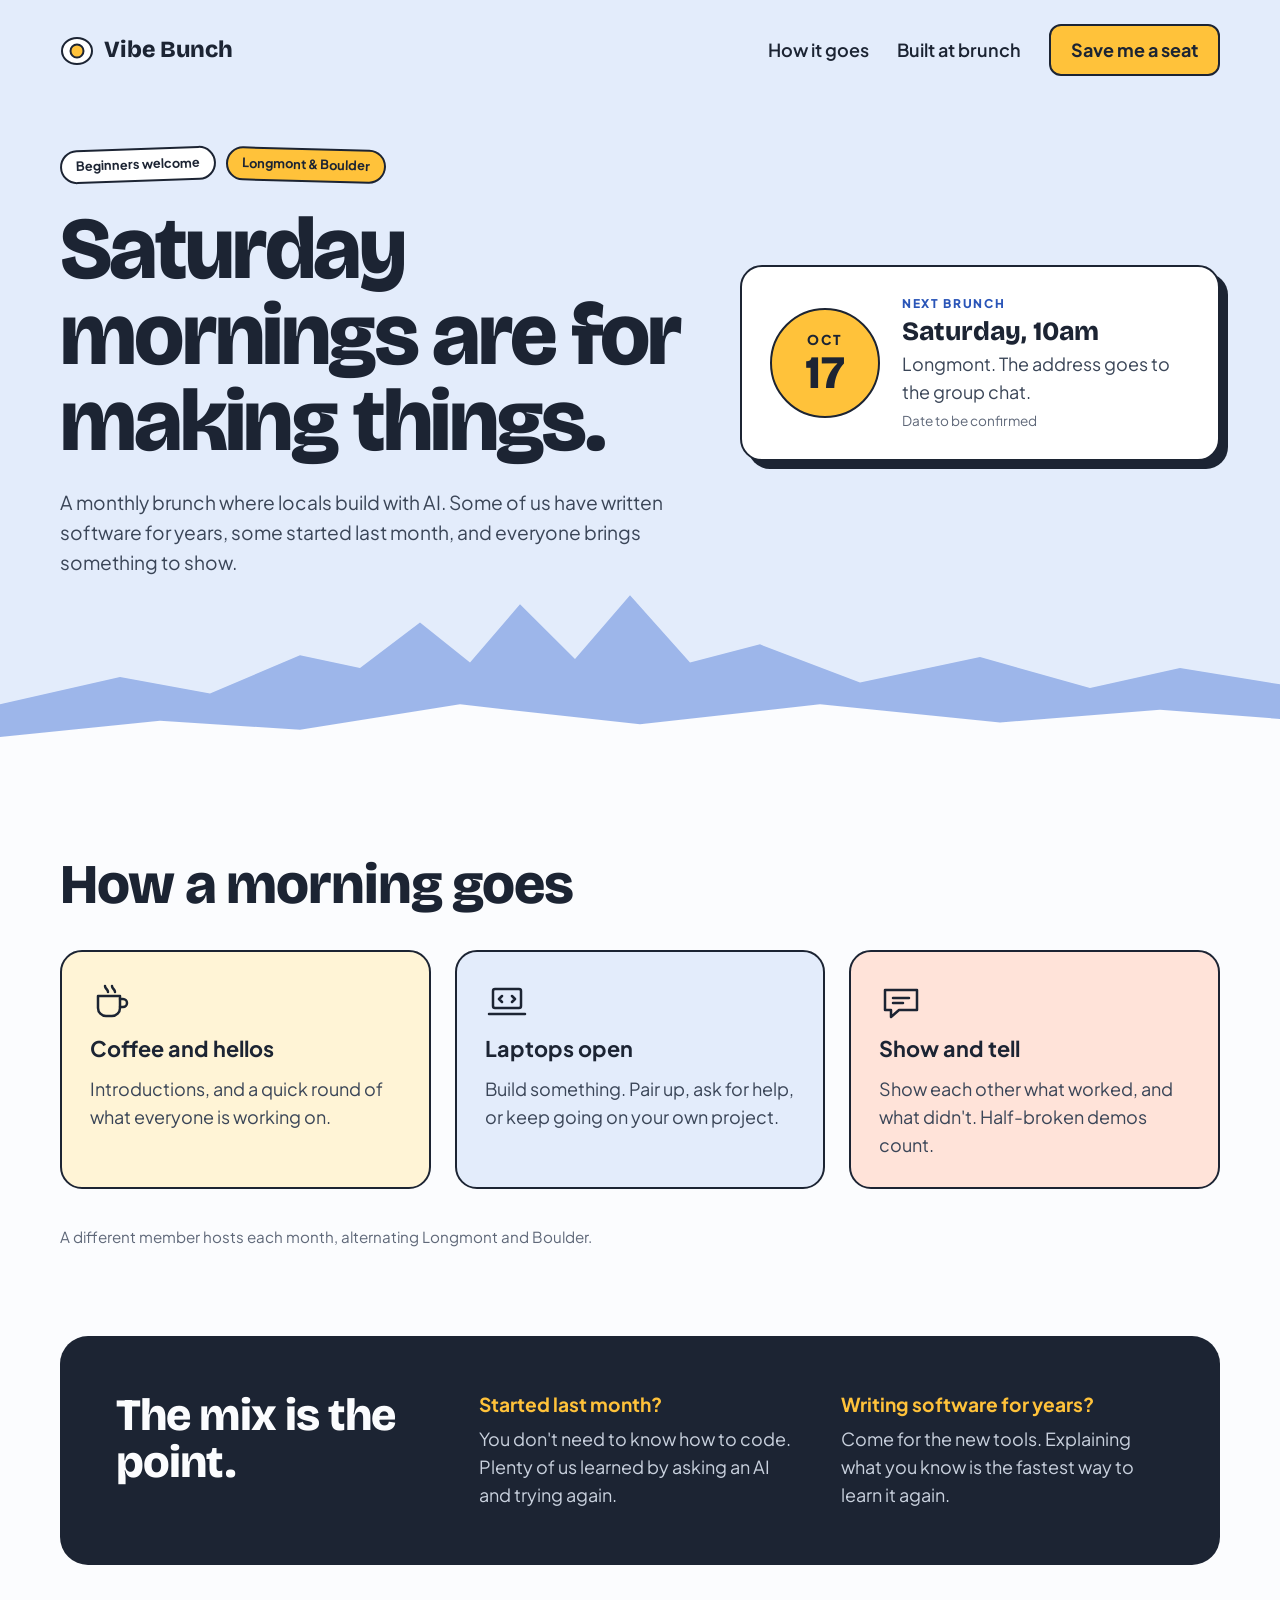
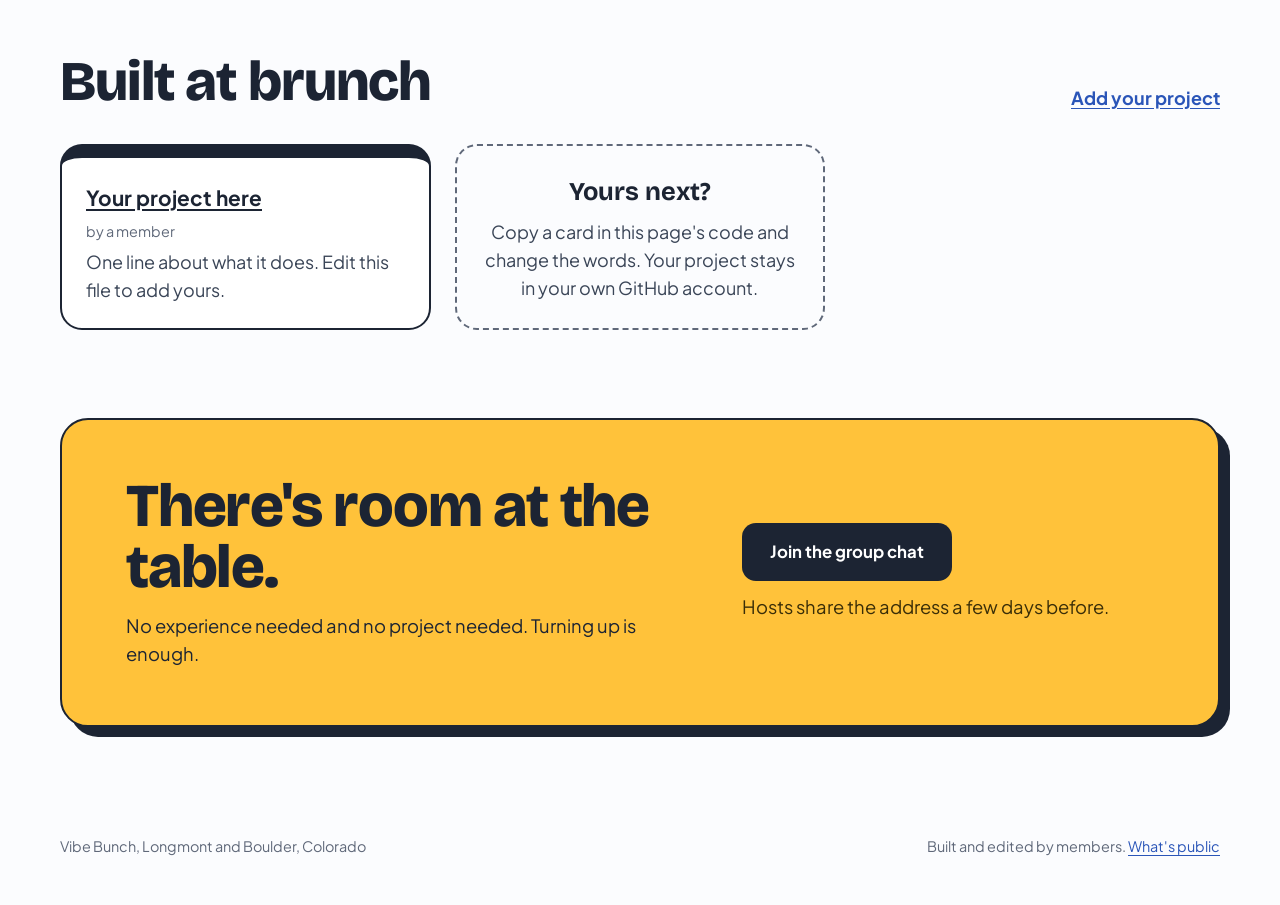
==== index.html @ c304dee4 "Merge pull request #3 from vibebunch/search-basics Help search engines and link previews find the si" ====
<!DOCTYPE html>
<html lang="en">
<head>
<meta charset="utf-8">
<meta name="viewport" content="width=device-width, initial-scale=1">

<title>Vibe Bunch | Saturday Vibe Coding Brunch in Longmont and Boulder, Colorado</title>
<meta name="description" content="A monthly Saturday brunch in Longmont and Boulder, Colorado, where locals build things with AI. Complete beginners and experienced developers both welcome.">

<link rel="canonical" href="https://vibebunch.com/">
<meta name="theme-color" content="#E3ECFB">
<link rel="icon" href="favicon.svg" type="image/svg+xml">
<link rel="apple-touch-icon" href="apple-touch-icon.png">

<!-- What shows up when someone shares a link to this page -->
<meta property="og:site_name" content="Vibe Bunch">
<meta property="og:title" content="Vibe Bunch | Saturday vibe coding brunch in Longmont and Boulder">
<meta property="og:description" content="A monthly Saturday brunch where locals build things with AI. Beginners welcome.">
<meta property="og:type" content="website">
<meta property="og:url" content="https://vibebunch.com/">
<meta property="og:locale" content="en_US">
<meta property="og:image" content="https://vibebunch.com/og-image.png">
<meta property="og:image:width" content="1200">
<meta property="og:image:height" content="630">
<meta property="og:image:alt" content="Vibe Bunch: Saturday brunch for people building things with AI, in Longmont and Boulder, Colorado.">
<meta name="twitter:card" content="summary_large_image">

<link rel="preconnect" href="https://fonts.googleapis.com">
<link rel="preconnect" href="https://fonts.gstatic.com" crossorigin>
<link rel="stylesheet" href="https://fonts.googleapis.com/css2?family=Bricolage+Grotesque:opsz,wght@12..96,600;12..96,800&family=Plus+Jakarta+Sans:wght@400;500;600;700&display=swap">
<link rel="stylesheet" href="style.css">
</head>
<body>

<div class="sky">
  <nav class="nav">
    <a class="logo" href="index.html">
      <svg width="34" height="34" viewBox="0 0 34 34" aria-hidden="true">
        <ellipse cx="17" cy="18" rx="15" ry="13" class="egg-white"/>
        <circle cx="17" cy="18" r="6.5" class="egg-yolk"/>
      </svg>
      Vibe Bunch
    </a>
    <div class="nav-links">
      <a href="#how">How it goes</a>
      <a href="#built">Built at brunch</a>
      <a class="button button-yolk" href="#join">Save me a seat</a>
    </div>
  </nav>

  <header class="hero">
    <div class="hero-text">
      <p class="stickers">
        <span class="sticker">Beginners welcome</span>
        <span class="sticker sticker-yolk">Longmont &amp; Boulder</span>
      </p>
      <h1>Saturday mornings are for making things.</h1>
      <p class="lede">
        A monthly brunch where locals build with AI. Some of us have written software for
        years, some started last month, and everyone brings something to show.
      </p>
    </div>

    <!-- TO CHANGE THE NEXT BRUNCH: edit the date, time and town below. Town only,
         never a street address. Exact directions go to members in the group chat.
         Also update the matching block at the bottom of this file for search engines. -->
    <div class="next">
      <time class="badge" datetime="2026-10-17">
        <span class="badge-month">Oct</span>
        <span class="badge-day">17</span>
      </time>
      <div class="next-text">
        <span class="kicker">Next brunch</span>
        <span class="next-when">Saturday, 10am</span>
        <span>Longmont. The address goes to the group chat.</span>
        <span class="small">Date to be confirmed</span>
      </div>
    </div>
  </header>

  <svg class="skyline" viewBox="0 0 1280 220" preserveAspectRatio="none" aria-hidden="true">
    <path class="mountains" d="M0 220 L0 150 L120 120 L210 138 L300 96 L360 110 L420 60 L470 104 L520 40 L575 100 L630 30 L690 104 L760 84 L860 126 L980 98 L1090 132 L1180 110 L1280 128 L1280 220 Z"/>
    <path class="ground" d="M0 220 L0 186 L160 168 L300 178 L460 150 L640 172 L820 150 L1000 170 L1160 156 L1280 166 L1280 220 Z"/>
  </svg>
</div>

<main>

<section id="how" class="how">
  <h2>How a morning goes</h2>
  <div class="steps">
    <div class="step step-cream">
      <svg width="44" height="44" viewBox="0 0 44 44" aria-hidden="true"><path d="M8 16h22v12a8 8 0 0 1-8 8h-6a8 8 0 0 1-8-8z"/><path d="M30 19h3a4 4 0 0 1 0 8h-3"/><path d="M15 6c0 3 3 3 3 6M22 6c0 3 3 3 3 6"/></svg>
      <h3>Coffee and hellos</h3>
      <p>Introductions, and a quick round of what everyone is working on.</p>
    </div>
    <div class="step step-sky">
      <svg width="44" height="44" viewBox="0 0 44 44" aria-hidden="true"><rect x="8" y="9" width="28" height="19" rx="2"/><path d="M4 34h36"/><path d="M17 16l-3 3 3 3M27 16l3 3-3 3"/></svg>
      <h3>Laptops open</h3>
      <p>Build something. Pair up, ask for help, or keep going on your own project.</p>
    </div>
    <div class="step step-peach">
      <svg width="44" height="44" viewBox="0 0 44 44" aria-hidden="true"><path d="M6 10h32v20H20l-8 7v-7H6z"/><path d="M14 18h16M14 23h10"/></svg>
      <h3>Show and tell</h3>
      <p>Show each other what worked, and what didn't. Half-broken demos count.</p>
    </div>
  </div>
  <p class="note">A different member hosts each month, alternating Longmont and Boulder.</p>
</section>

<section class="mix">
  <h2>The mix is the point.</h2>
  <div>
    <h3>Started last month?</h3>
    <p>You don't need to know how to code. Plenty of us learned by asking an AI and trying again.</p>
  </div>
  <div>
    <h3>Writing software for years?</h3>
    <p>Come for the new tools. Explaining what you know is the fastest way to learn it again.</p>
  </div>
</section>

<section id="built" class="built">
  <div class="section-head">
    <h2>Built at brunch</h2>
    <a href="https://github.com/vibebunch/website/edit/main/index.html">Add your project</a>
  </div>
  <!-- TO ADD YOUR PROJECT: copy one <li> block, change the link, name and one line.
       Your project stays in your own GitHub account. This just points at it. -->
  <ul class="projects">
    <li>
      <a href="#">Your project here</a>
      <span class="by">by a member</span>
      <p>One line about what it does. Edit this file to add yours.</p>
    </li>
    <li class="yours">
      <strong>Yours next?</strong>
      <p>Copy a card in this page's code and change the words. Your project stays in your own GitHub account.</p>
    </li>
  </ul>
</section>

<section id="join" class="join">
  <div>
    <h2>There's room at the table.</h2>
    <p>No experience needed and no project needed. Turning up is enough.</p>
  </div>
  <div class="join-action">
    <!-- JOIN LINK: replace the href below with the group chat invite link. -->
    <a class="button button-ink" href="#join">Join the group chat</a>
    <p class="small">Hosts share the address a few days before.</p>
  </div>
</section>

</main>

<footer class="site-footer">
  <span>Vibe Bunch, Longmont and Boulder, Colorado</span>
  <span>Built and edited by members. <a href="whats-public.html">What's public</a></span>
</footer>

<!-- Search engines read this to understand who we are. Rarely needs changing. -->
<script type="application/ld+json">
{
  "@context": "https://schema.org",
  "@graph": [
    {
      "@type": "Organization",
      "@id": "https://vibebunch.com/#org",
      "name": "Vibe Bunch",
      "url": "https://vibebunch.com/",
      "logo": "https://vibebunch.com/apple-touch-icon.png",
      "description": "A vibe coding group in Longmont and Boulder, Colorado, meeting for brunch one Saturday a month to build things with AI.",
      "areaServed": ["Longmont, Colorado", "Boulder, Colorado"],
      "sameAs": ["https://github.com/vibebunch"]
    },
    {
      "@type": "WebSite",
      "@id": "https://vibebunch.com/#website",
      "name": "Vibe Bunch",
      "url": "https://vibebunch.com/",
      "publisher": { "@id": "https://vibebunch.com/#org" }
    }
  ]
}
</script>

<!-- Search engines read this to show the meeting in event results. Google handles one
     event per block, so add a separate block for each date. Town only, never a street
     address. -->
<script type="application/ld+json">
{
  "@context": "https://schema.org",
  "@type": "Event",
  "name": "Vibe Bunch vibe coding brunch",
  "description": "A monthly Saturday brunch in Longmont and Boulder, Colorado, where locals build things with AI. Beginners and experienced developers both welcome.",
  "image": "https://vibebunch.com/og-image.png",
  "startDate": "2026-10-17T10:00:00-06:00",
  "endDate": "2026-10-17T12:00:00-06:00",
  "isAccessibleForFree": true,
  "offers": {
    "@type": "Offer",
    "price": "0",
    "priceCurrency": "USD",
    "availability": "https://schema.org/InStock",
    "url": "https://vibebunch.com/"
  },
  "eventAttendanceMode": "https://schema.org/OfflineEventAttendanceMode",
  "eventStatus": "https://schema.org/EventScheduled",
  "location": {
    "@type": "Place",
    "name": "Longmont, Colorado",
    "address": {
      "@type": "PostalAddress",
      "addressLocality": "Longmont",
      "addressRegion": "CO",
      "addressCountry": "US"
    }
  },
  "organizer": {
    "@type": "Organization",
    "@id": "https://vibebunch.com/#org",
    "name": "Vibe Bunch",
    "url": "https://vibebunch.com/"
  }
}
</script>

</body>
</html>
---- style.css ----
/* Vibe Bunch, "Sunny Side".
   Colours live here at the top. Change a value once and it changes everywhere.
   The second block is the dark theme, used when a visitor's device is set to dark. */

:root {
  --ground: #FBFCFE;
  --ink: #1C2433;
  --text: #3A4557;
  --muted: #5F6879;
  --link: #2A55B8;
  --yolk: #FFC23A;
  --on-yolk: #1C2433;
  --sky: #E3ECFB;
  --mountains: #9DB6EA;
  --card: #FFFFFF;
  --cream: #FFF4D6;
  --peach: #FFE3D9;
  --edge: #1C2433;
  --shadow: #1C2433;
  --night: #1C2433;
  --night-text: #C9D1DE;
  --display: "Bricolage Grotesque", "Avenir Next", "Segoe UI", sans-serif;
  --body: "Plus Jakarta Sans", "Avenir Next", "Segoe UI", sans-serif;
  color-scheme: light;
}

@media (prefers-color-scheme: dark) {
  :root {
    --ground: #111726;
    --ink: #EEF1F7;
    --text: #C3CAD8;
    --muted: #9AA3B5;
    --link: #8FB0F5;
    --sky: #1A2744;
    --mountains: #2F4A80;
    --card: #192133;
    --cream: #2E2716;
    --peach: #33211C;
    --edge: #6B7A99;
    --shadow: #05080F;
    --night: #232E47;
    --night-text: #C3CAD8;
    color-scheme: dark;
  }
}

* { box-sizing: border-box; }

body {
  margin: 0;
  background: var(--ground);
  color: var(--ink);
  font-family: var(--body);
  font-size: 18px;
  line-height: 1.55;
}

h1, h2, h3 { margin: 0; line-height: 1.05; }
h1, h2 { font-family: var(--display); font-weight: 800; letter-spacing: -0.02em; }
p { margin: 0; }
a { color: var(--link); text-underline-offset: 3px; }
a:focus-visible, .button:focus-visible { outline: 3px solid var(--link); outline-offset: 3px; }

.small { font-size: 0.85rem; color: var(--muted); }
.note { color: var(--muted); font-size: 0.95rem; }

/* Buttons */

.button {
  display: inline-flex;
  align-items: center;
  min-height: 44px;
  padding: 10px 20px;
  border-radius: 12px;
  font-weight: 700;
  text-decoration: none;
}
.button-yolk { background: var(--yolk); color: var(--on-yolk); border: 2px solid var(--edge); }
.button-ink { background: #1C2433; color: #FFFFFF; font-size: 1.05rem; padding: 16px 28px; border-radius: 14px; }

/* Sky, nav and hero */

.sky {
  background: var(--sky);
  position: relative;
  overflow: hidden;
}

.nav {
  max-width: 1200px;
  margin: 0 auto;
  padding: 24px 20px;
  display: flex;
  justify-content: space-between;
  align-items: center;
  gap: 16px;
}
.logo {
  display: flex;
  align-items: center;
  gap: 10px;
  font-family: var(--display);
  font-weight: 800;
  font-size: 1.45rem;
  color: var(--ink);
  text-decoration: none;
}
.egg-white { fill: #FFFFFF; stroke: #1C2433; stroke-width: 2; }
.egg-yolk { fill: var(--yolk); stroke: #1C2433; stroke-width: 2; }
.nav-links { display: flex; align-items: center; gap: 28px; font-weight: 600; }
.nav-links a:not(.button) { color: var(--ink); text-decoration: none; }

.hero {
  max-width: 1200px;
  margin: 0 auto;
  padding: 48px 20px 190px;
  display: grid;
  grid-template-columns: minmax(0, 1.3fr) minmax(0, 1fr);
  gap: 56px;
  align-items: center;
  position: relative;
  z-index: 1;
}
.hero-text { display: grid; gap: 24px; }
.hero h1 { font-size: clamp(2.8rem, 7vw, 5.5rem); line-height: 0.98; letter-spacing: -0.03em; }
.lede { font-size: 1.2rem; color: var(--text); max-width: 32em; }

.stickers { display: flex; flex-wrap: wrap; gap: 10px; }
.sticker {
  background: var(--card);
  color: var(--ink);
  border: 2px solid var(--edge);
  border-radius: 999px;
  padding: 5px 14px;
  font-size: 0.8rem;
  font-weight: 700;
  transform: rotate(-2deg);
}
.sticker-yolk { background: var(--yolk); color: var(--on-yolk); transform: rotate(1.5deg); }

.next {
  background: var(--card);
  border: 2px solid var(--edge);
  border-radius: 22px;
  padding: 28px;
  display: flex;
  gap: 22px;
  align-items: center;
  box-shadow: 8px 8px 0 var(--shadow);
}
.badge {
  width: 110px;
  height: 110px;
  flex-shrink: 0;
  border-radius: 50%;
  background: var(--yolk);
  color: var(--on-yolk);
  border: 2px solid var(--edge);
  display: flex;
  flex-direction: column;
  align-items: center;
  justify-content: center;
}
.badge-month { font-size: 0.85rem; font-weight: 800; letter-spacing: 0.12em; text-transform: uppercase; }
.badge-day { font-family: var(--display); font-size: 2.9rem; font-weight: 800; line-height: 1; }
.next-text { display: grid; gap: 4px; color: var(--text); }
.kicker { font-size: 0.75rem; font-weight: 800; letter-spacing: 0.14em; text-transform: uppercase; color: var(--link); }
.next-when { font-family: var(--display); font-size: 1.65rem; font-weight: 800; color: var(--ink); line-height: 1.1; }

.skyline { position: absolute; left: 0; bottom: 0; width: 100%; height: 200px; display: block; }
.mountains { fill: var(--mountains); }
.ground { fill: var(--ground); }

/* Sections */

main { max-width: 1200px; margin: 0 auto; padding: 0 20px; }
main > section { margin-top: 88px; }
main h2 { font-size: clamp(2.1rem, 4.5vw, 3.5rem); }

.how { display: grid; gap: 36px; }
.steps { display: grid; grid-template-columns: repeat(3, minmax(0, 1fr)); gap: 24px; }
.step {
  border: 2px solid var(--edge);
  border-radius: 22px;
  padding: 28px;
  display: grid;
  gap: 14px;
  align-content: start;
}
.step svg { fill: none; stroke: var(--ink); stroke-width: 2.5; stroke-linecap: round; stroke-linejoin: round; }
.step h3 { font-size: 1.35rem; }
.step p { color: var(--text); }
.step-cream { background: var(--cream); }
.step-sky { background: var(--sky); }
.step-peach { background: var(--peach); }

.mix {
  background: var(--night);
  color: #FBFCFE;
  border-radius: 28px;
  padding: 56px;
  display: grid;
  grid-template-columns: repeat(3, minmax(0, 1fr));
  gap: 40px;
}
.mix h2 { font-size: clamp(2rem, 3.6vw, 2.8rem); }
.mix h3 { color: var(--yolk); font-size: 1.2rem; margin-bottom: 8px; line-height: 1.3; }
.mix p { color: var(--night-text); }

.built { display: grid; gap: 32px; }
.section-head { display: flex; justify-content: space-between; align-items: end; flex-wrap: wrap; gap: 12px; }
.section-head a { font-weight: 700; }

ul.projects, ul.repos { list-style: none; margin: 0; padding: 0; }
ul.projects { display: grid; grid-template-columns: repeat(3, minmax(0, 1fr)); gap: 24px; }
ul.projects li {
  background: var(--card);
  border: 2px solid var(--edge);
  border-top: 14px solid var(--edge);
  border-radius: 22px;
  padding: 24px;
  display: grid;
  gap: 6px;
  align-content: start;
}
ul.projects li > a { font-size: 1.3rem; font-weight: 700; color: var(--ink); }
ul.projects .by { color: var(--muted); font-size: 0.9rem; }
ul.projects li p { color: var(--text); }
ul.projects li.yours {
  border: 2px dashed var(--muted);
  background: transparent;
  text-align: center;
  justify-items: center;
  align-content: center;
}
ul.projects li.yours strong { font-family: var(--display); font-size: 1.6rem; }

.join {
  background: var(--yolk);
  color: var(--on-yolk);
  border: 2px solid var(--edge);
  border-radius: 28px;
  padding: 56px 64px;
  display: grid;
  grid-template-columns: minmax(0, 1.4fr) minmax(0, 1fr);
  gap: 40px;
  align-items: center;
  box-shadow: 10px 10px 0 var(--shadow);
}
.join h2 { font-size: clamp(2.3rem, 5vw, 3.8rem); line-height: 1; margin-bottom: 14px; }
.join p { font-size: 1.15rem; }
.join-action { display: grid; gap: 12px; justify-items: start; }
.join .small { color: #3A2E08; }

.site-footer {
  max-width: 1200px;
  margin: 72px auto 0;
  padding: 36px 20px 48px;
  display: flex;
  flex-wrap: wrap;
  justify-content: space-between;
  gap: 8px 24px;
  color: var(--muted);
  font-size: 0.9rem;
}

/* Phones and narrow windows */

@media (max-width: 860px) {
  .hero { grid-template-columns: 1fr; gap: 32px; padding-top: 24px; padding-bottom: 130px; }
  .steps, ul.projects, .mix { grid-template-columns: 1fr; }
  .mix { padding: 36px 26px; gap: 26px; }
  .join { grid-template-columns: 1fr; padding: 36px 26px; box-shadow: 6px 6px 0 var(--shadow); }
  .join-action { justify-items: stretch; }
  .join-action .button { justify-content: center; }
  .skyline { height: 110px; }
}

@media (max-width: 560px) {
  body { font-size: 16px; }
  .nav { padding: 16px; }
  .nav-links a:not(.button) { display: none; }
  .logo { font-size: 1.25rem; }
  .hero { padding-inline: 16px; }
  .next { padding: 20px; gap: 16px; box-shadow: 6px 6px 0 var(--shadow); }
  .badge { width: 84px; height: 84px; }
  .badge-day { font-size: 2.1rem; }
  .next-when { font-size: 1.35rem; }
  main { padding: 0 16px; }
  main > section { margin-top: 52px; }
  .step, ul.projects li { padding: 22px; }
  .site-footer { flex-direction: column; padding-inline: 16px; }
}

/* Simple pages, such as whats-public.html */

.simple header, .simple main, .simple footer { max-width: 44rem; margin: 0 auto; padding-inline: 20px; }
.simple header { padding-block: 3rem 1.5rem; border-bottom: 2px solid var(--edge); }
.simple h1 { font-size: 2.6rem; }
.simple .tagline { margin-top: 0.5rem; color: var(--muted); font-size: 1.15rem; }
.simple main > section { margin-top: 2.5rem; display: grid; gap: 1rem; }
.simple main h2 { font-size: 1.6rem; }
.simple footer { margin-top: 3.5rem; padding-block: 1.5rem 3rem; border-top: 1px solid var(--muted); color: var(--muted); font-size: 0.9rem; }
ul.repos li {
  background: var(--card);
  border: 2px solid var(--edge);
  border-radius: 14px;
  padding: 0.9rem 1.1rem;
  margin-bottom: 0.6rem;
}
ul.repos .name { font-weight: 700; }
ul.repos .desc { display: block; color: var(--text); font-size: 0.95rem; margin-top: 0.2rem; }
.status { color: var(--muted); font-style: italic; }
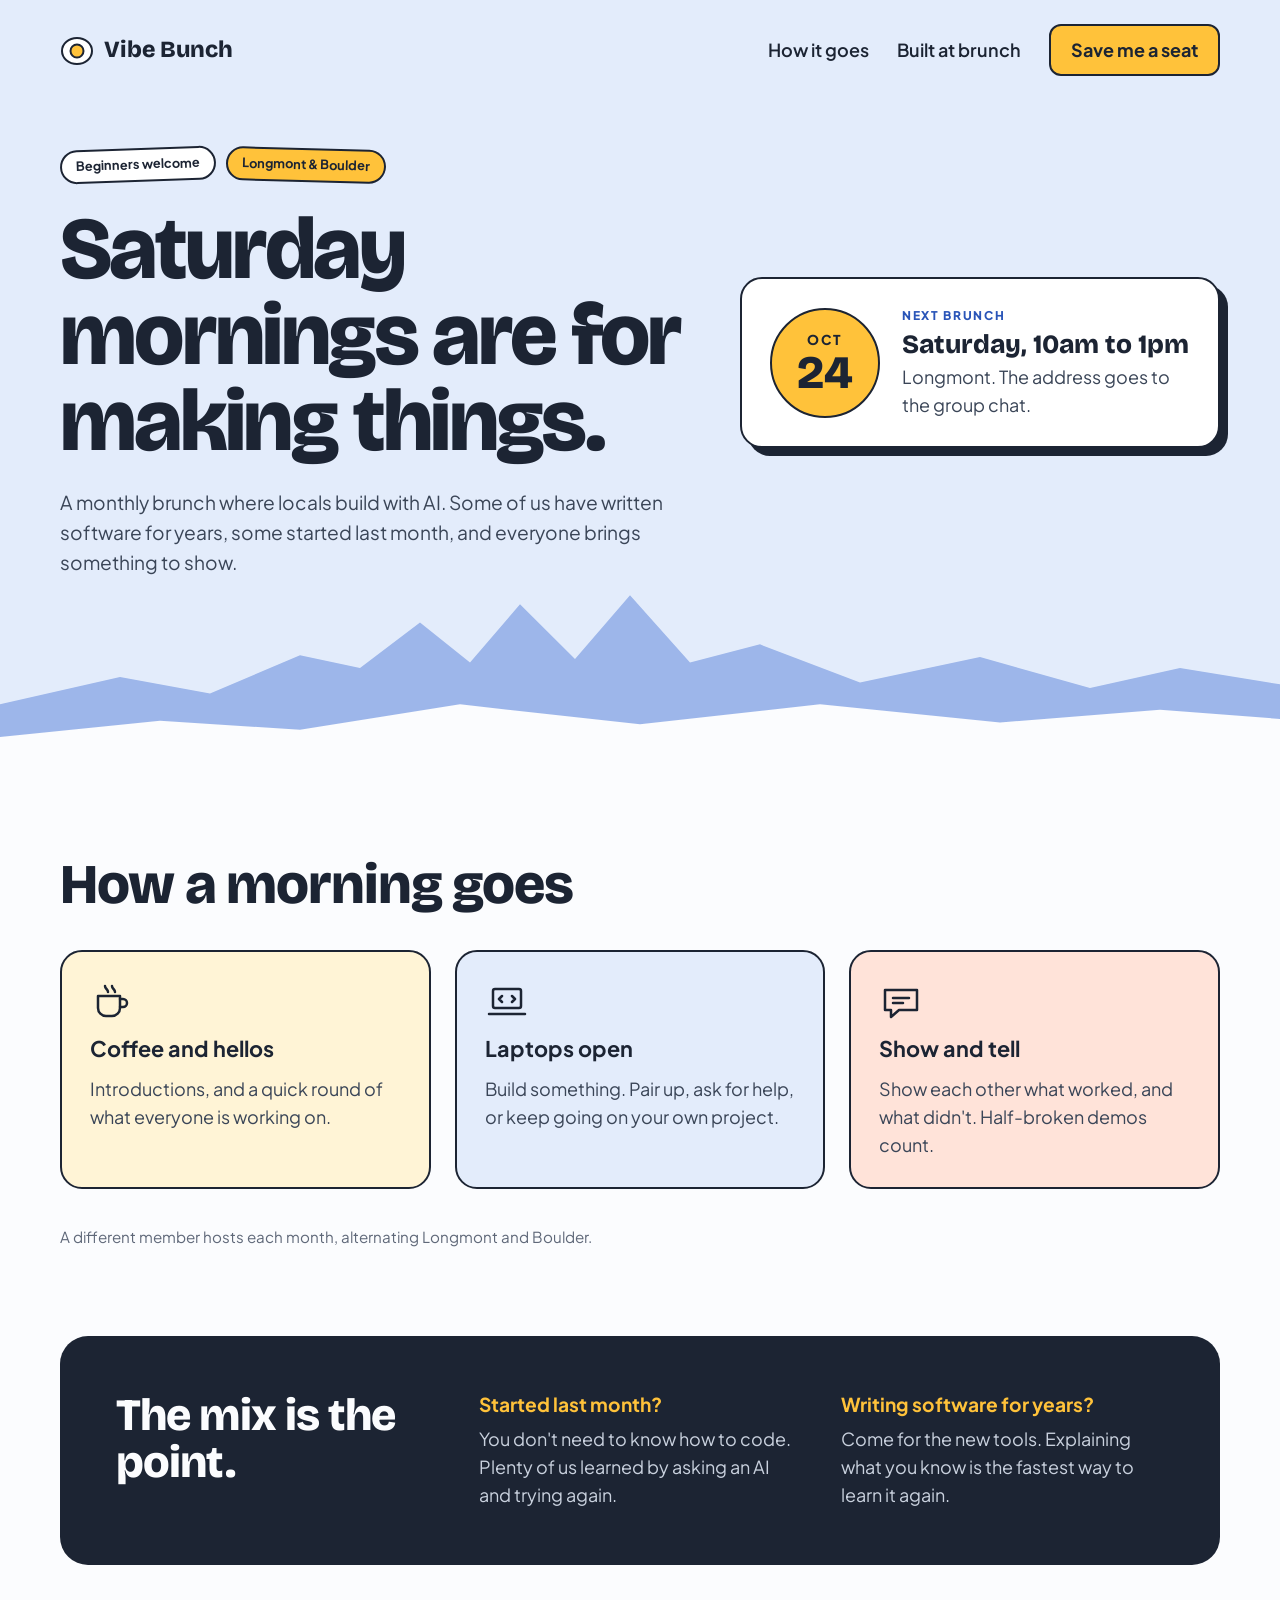
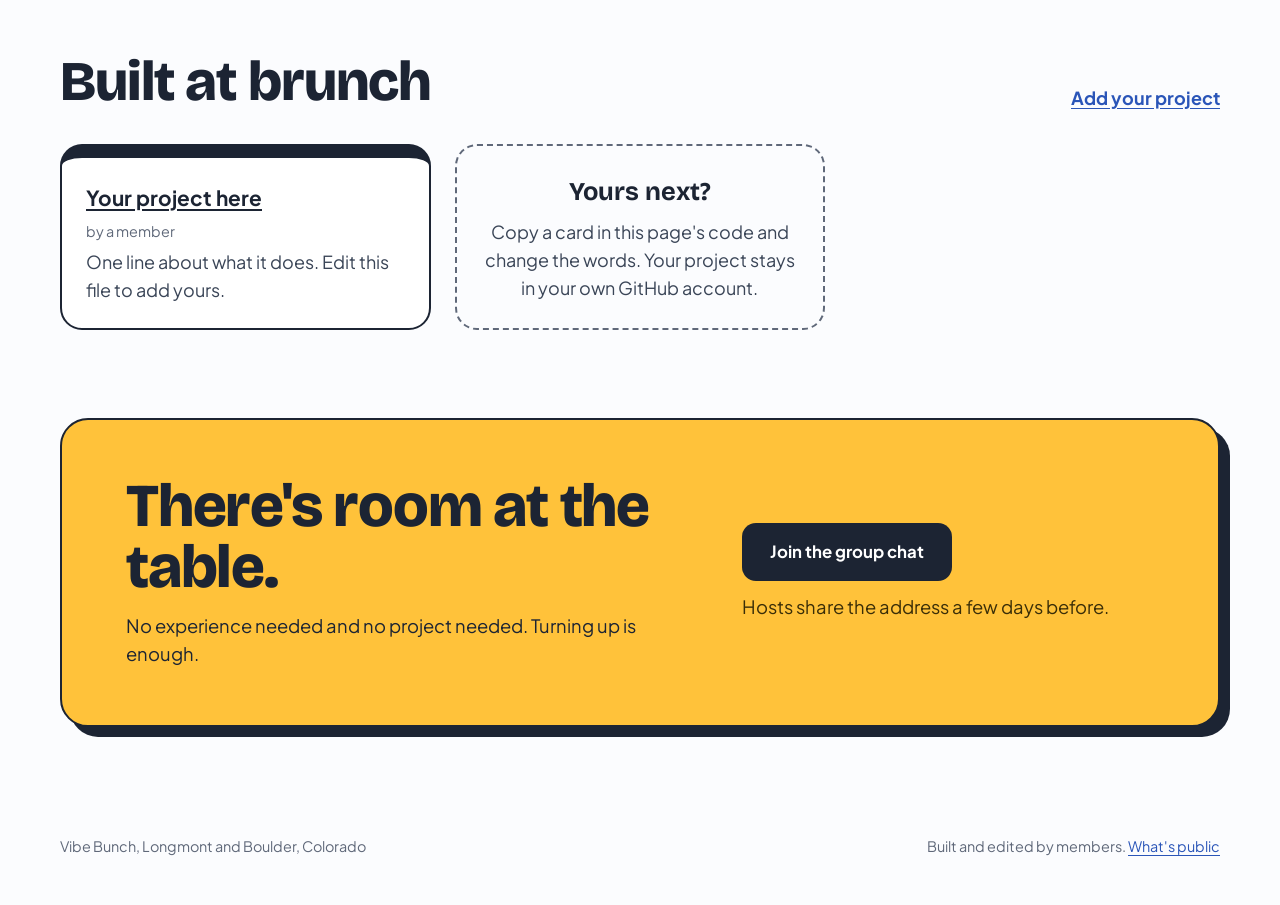
==== commit 7e4e75c8: "Set the next brunch to Saturday 24 October The badge and the event data still showed 17 October, mar" ====
--- a/index.html
+++ b/index.html
@@ -65,15 +65,14 @@
          never a street address. Exact directions go to members in the group chat.
          Also update the matching block at the bottom of this file for search engines. -->
     <div class="next">
-      <time class="badge" datetime="2026-10-17">
+      <time class="badge" datetime="2026-10-24">
         <span class="badge-month">Oct</span>
-        <span class="badge-day">17</span>
+        <span class="badge-day">24</span>
       </time>
       <div class="next-text">
         <span class="kicker">Next brunch</span>
-        <span class="next-when">Saturday, 10am</span>
+        <span class="next-when">Saturday, 10am to 1pm</span>
         <span>Longmont. The address goes to the group chat.</span>
-        <span class="small">Date to be confirmed</span>
       </div>
     </div>
   </header>
@@ -187,7 +186,8 @@
 
 <!-- Search engines read this to show the meeting in event results. Google handles one
      event per block, so add a separate block for each date. Town only, never a street
-     address. -->
+     address. "validFrom" is the day the meeting was announced. "performer" stays as the
+     group itself, never a person's name. -->
 <script type="application/ld+json">
 {
   "@context": "https://schema.org",
@@ -195,15 +195,16 @@
   "name": "Vibe Bunch vibe coding brunch",
   "description": "A monthly Saturday brunch in Longmont and Boulder, Colorado, where locals build things with AI. Beginners and experienced developers both welcome.",
   "image": "https://vibebunch.com/og-image.png",
-  "startDate": "2026-10-17T10:00:00-06:00",
-  "endDate": "2026-10-17T12:00:00-06:00",
+  "startDate": "2026-10-24T10:00:00-06:00",
+  "endDate": "2026-10-24T13:00:00-06:00",
   "isAccessibleForFree": true,
   "offers": {
     "@type": "Offer",
     "price": "0",
     "priceCurrency": "USD",
     "availability": "https://schema.org/InStock",
-    "url": "https://vibebunch.com/"
+    "url": "https://vibebunch.com/",
+    "validFrom": "2026-09-21T00:00:00-06:00"
   },
   "eventAttendanceMode": "https://schema.org/OfflineEventAttendanceMode",
   "eventStatus": "https://schema.org/EventScheduled",
@@ -222,6 +223,11 @@
     "@id": "https://vibebunch.com/#org",
     "name": "Vibe Bunch",
     "url": "https://vibebunch.com/"
+  },
+  "performer": {
+    "@type": "Organization",
+    "@id": "https://vibebunch.com/#org",
+    "name": "Vibe Bunch"
   }
 }
 </script>
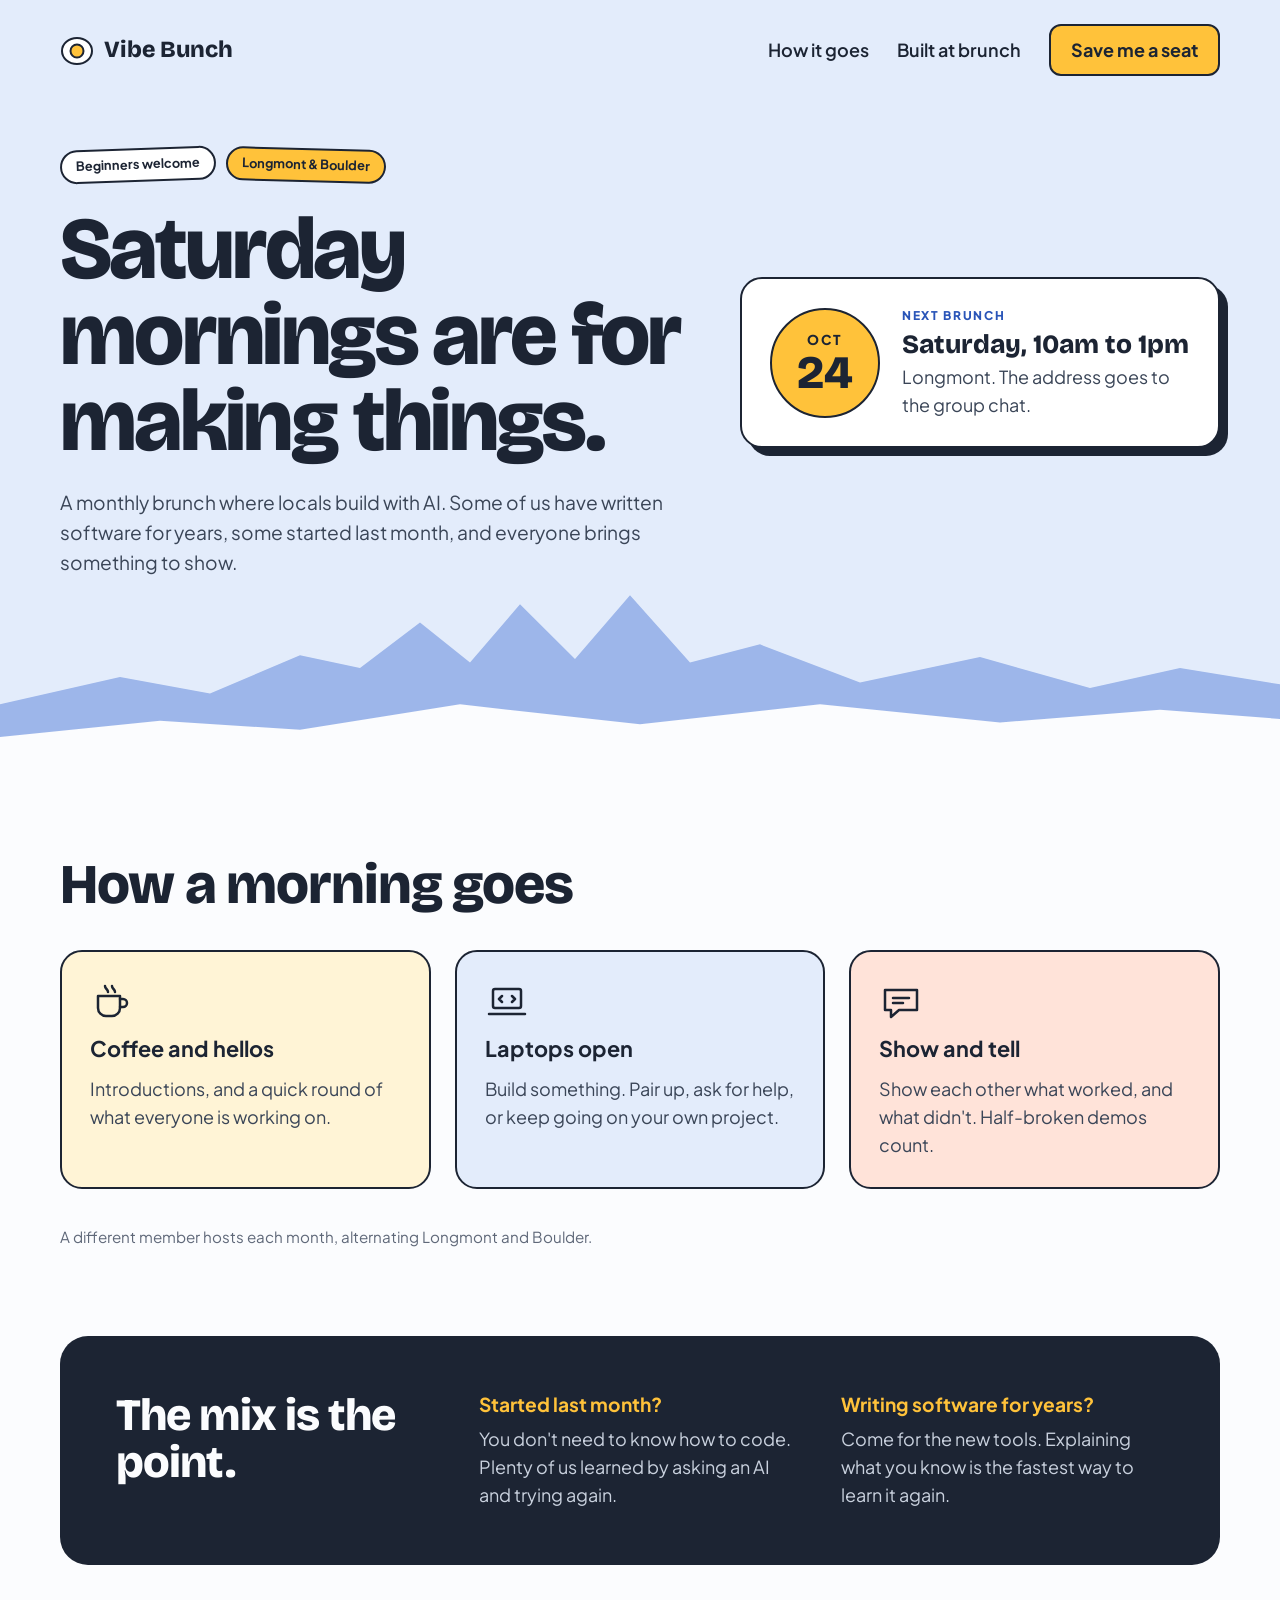
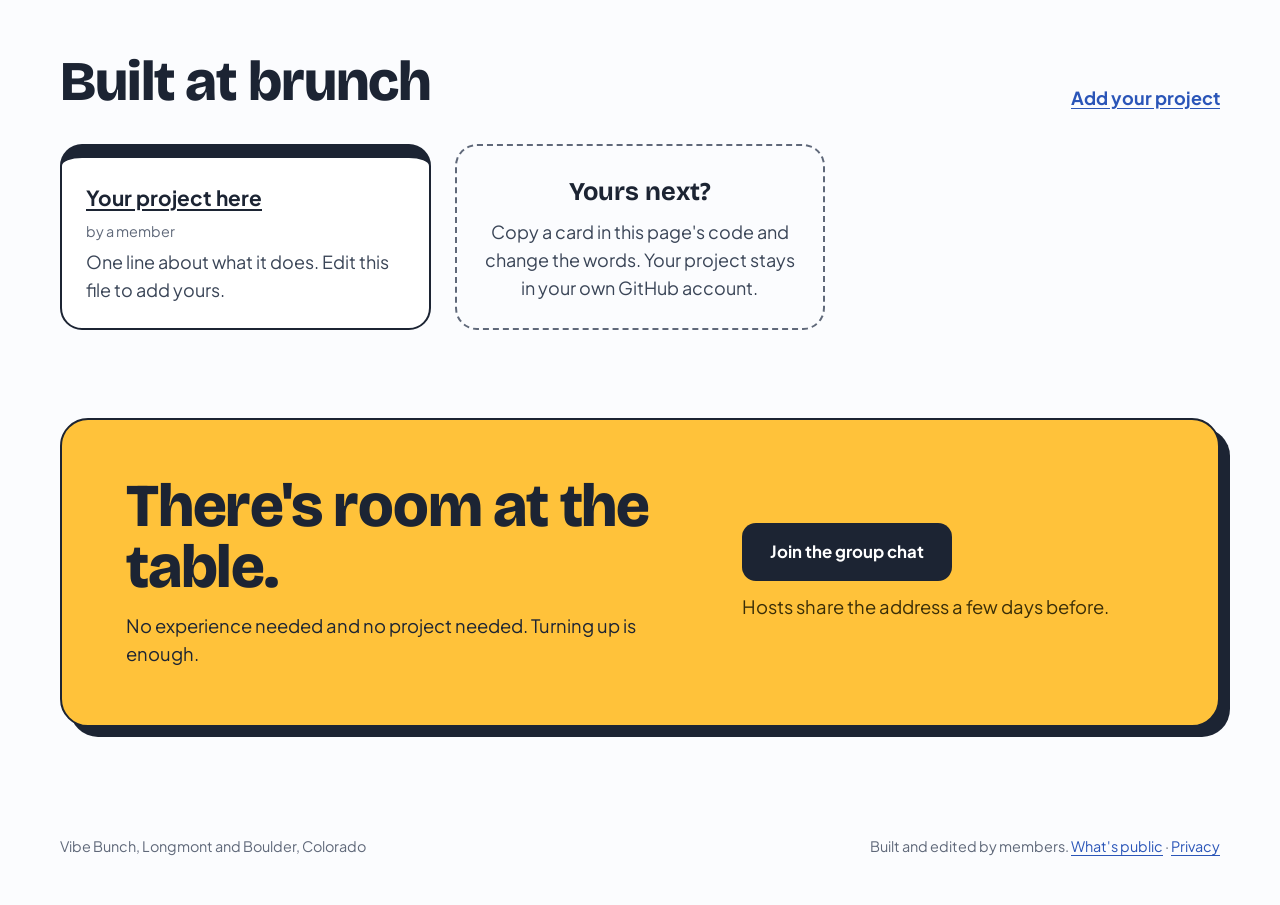
==== commit c72b67cc: "Add a short privacy page The members page sign-in needs a public privacy policy. This one says what " ====
--- a/index.html
+++ b/index.html
@@ -145,8 +145,9 @@
     <p>No experience needed and no project needed. Turning up is enough.</p>
   </div>
   <div class="join-action">
-    <!-- JOIN LINK: replace the href below with the group chat invite link. -->
-    <a class="button button-ink" href="#join">Join the group chat</a>
+    <!-- JOIN LINK: the WhatsApp group invite. If the chat gets spam, reset the invite link
+         in WhatsApp (group info, Invite via link, Reset link) and paste the new one here. -->
+    <a class="button button-ink" href="https://chat.whatsapp.com/EEWpVQFU20rCzYGyChlY0q" target="_blank" rel="noopener">Join the group chat</a>
     <p class="small">Hosts share the address a few days before.</p>
   </div>
 </section>
@@ -155,7 +156,7 @@
 
 <footer class="site-footer">
   <span>Vibe Bunch, Longmont and Boulder, Colorado</span>
-  <span>Built and edited by members. <a href="whats-public.html">What's public</a></span>
+  <span>Built and edited by members. <a href="whats-public.html">What's public</a> · <a href="privacy.html">Privacy</a></span>
 </footer>
 
 <!-- Search engines read this to understand who we are. Rarely needs changing. -->
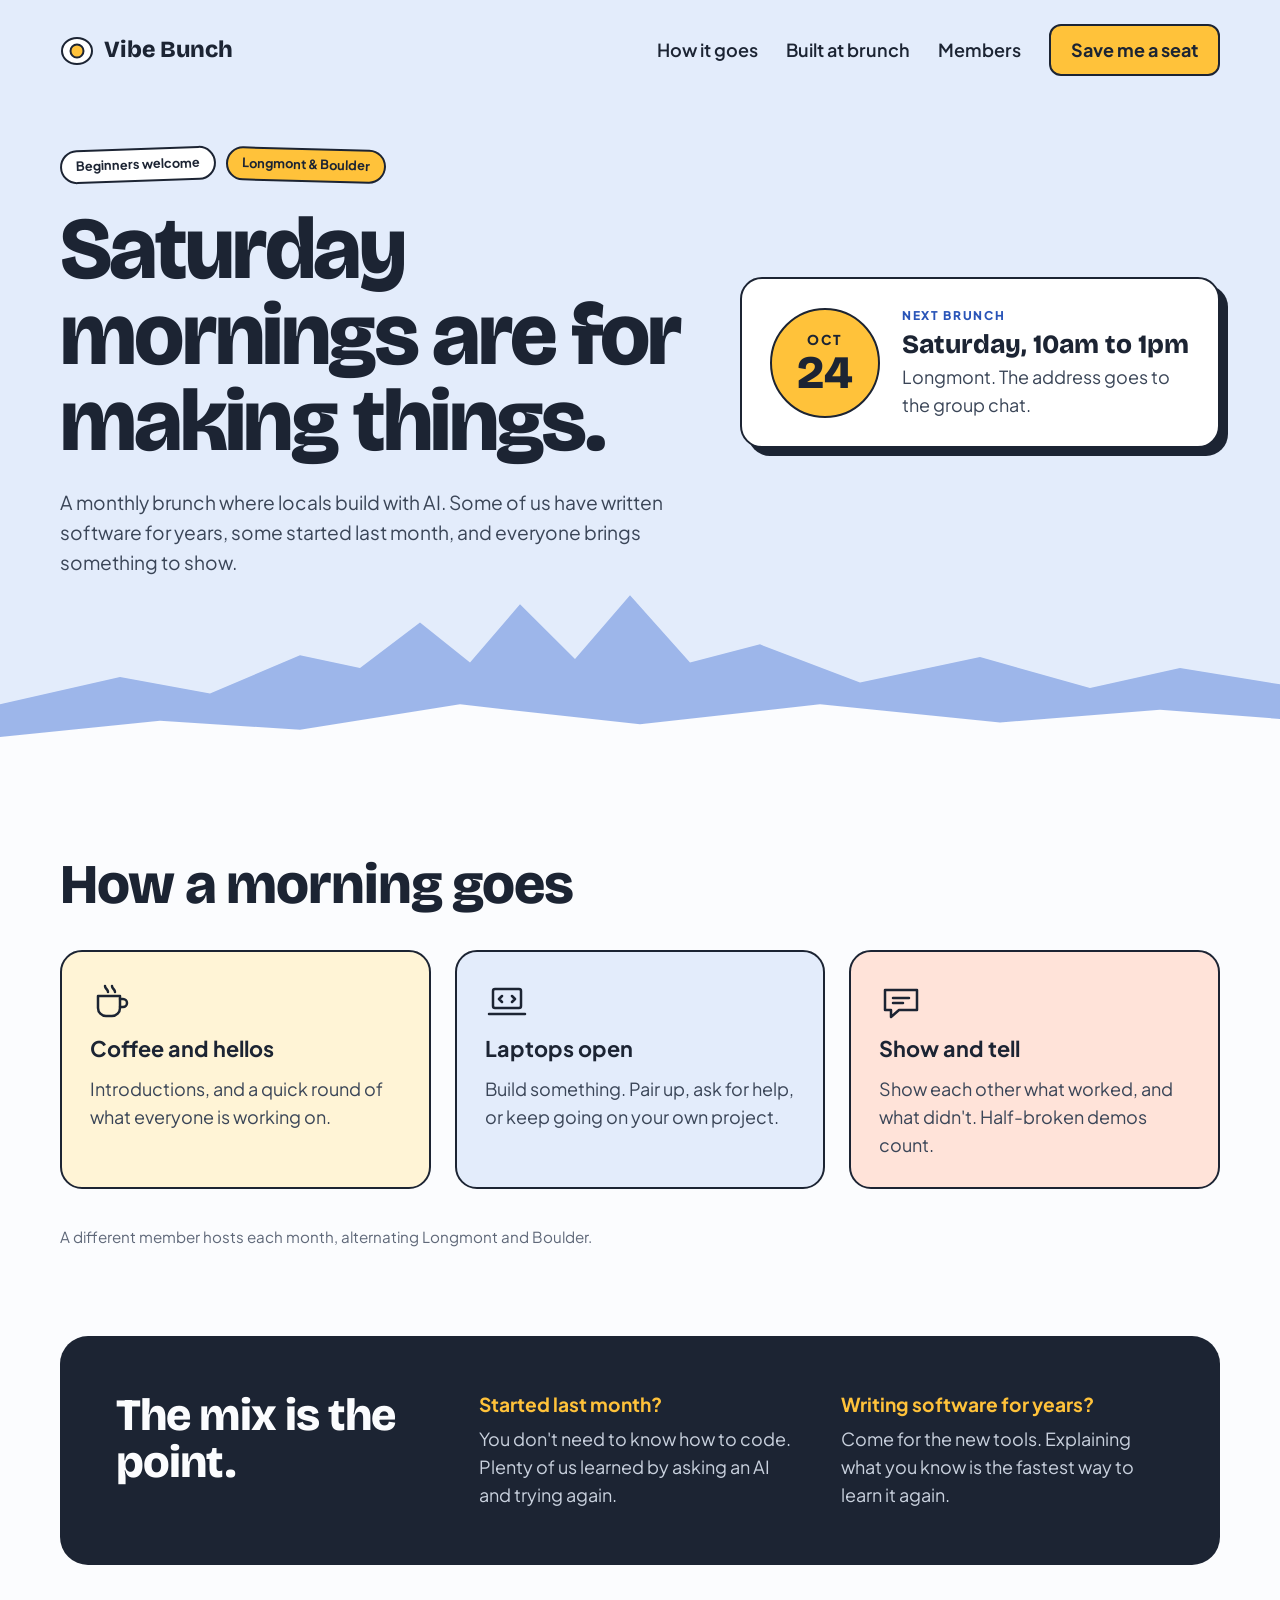
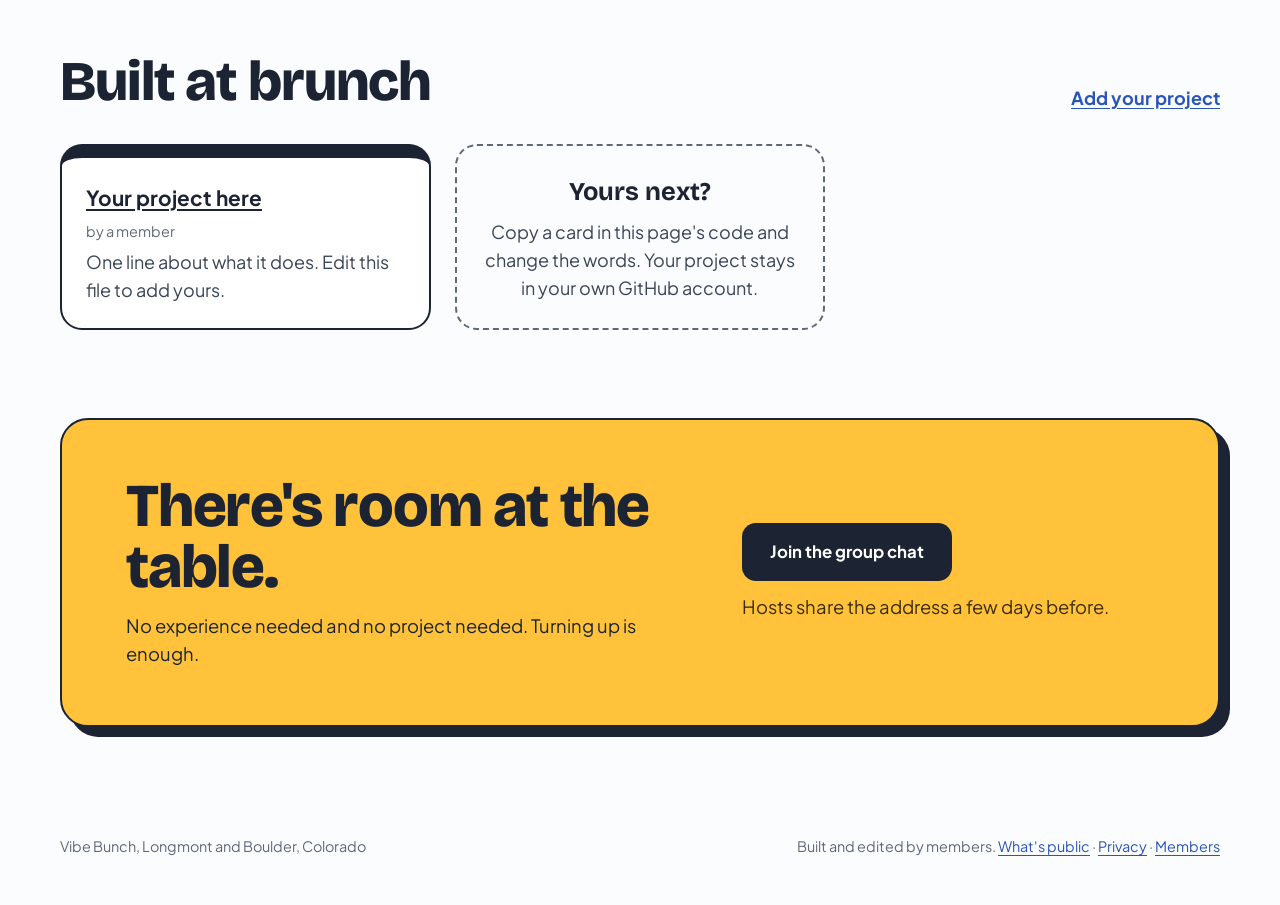
==== commit 86a33af4: "Link to the members page from the front page A Members link in the top menu, next to the main button" ====
--- a/index.html
+++ b/index.html
@@ -44,6 +44,7 @@
     <div class="nav-links">
       <a href="#how">How it goes</a>
       <a href="#built">Built at brunch</a>
+      <a class="nav-members" href="https://members.vibebunch.com/">Members</a>
       <a class="button button-yolk" href="#join">Save me a seat</a>
     </div>
   </nav>
@@ -156,7 +157,7 @@
 
 <footer class="site-footer">
   <span>Vibe Bunch, Longmont and Boulder, Colorado</span>
-  <span>Built and edited by members. <a href="whats-public.html">What's public</a> · <a href="privacy.html">Privacy</a></span>
+  <span>Built and edited by members. <a href="whats-public.html">What's public</a> · <a href="privacy.html">Privacy</a> · <a href="https://members.vibebunch.com/">Members</a></span>
 </footer>
 
 <!-- Search engines read this to understand who we are. Rarely needs changing. -->
@@ -233,5 +234,13 @@
 }
 </script>
 
+<!-- Counts this visit for the members' visitor chart. No cookies, and nothing about you is
+     kept. privacy.html says exactly what is counted. Copy this block into any new page. -->
+<script>
+  if (location.hostname === "vibebunch.com" && navigator.sendBeacon) {
+    navigator.sendBeacon("https://members.vibebunch.com/hit", location.pathname);
+  }
+</script>
+
 </body>
 </html>
--- a/style.css
+++ b/style.css
@@ -267,6 +267,8 @@
 /* Phones and narrow windows */
 
 @media (max-width: 860px) {
+  /* The menu runs out of room here. Members stays reachable from the footer. */
+  .nav-members { display: none; }
   .hero { grid-template-columns: 1fr; gap: 32px; padding-top: 24px; padding-bottom: 130px; }
   .steps, ul.projects, .mix { grid-template-columns: 1fr; }
   .mix { padding: 36px 26px; gap: 26px; }
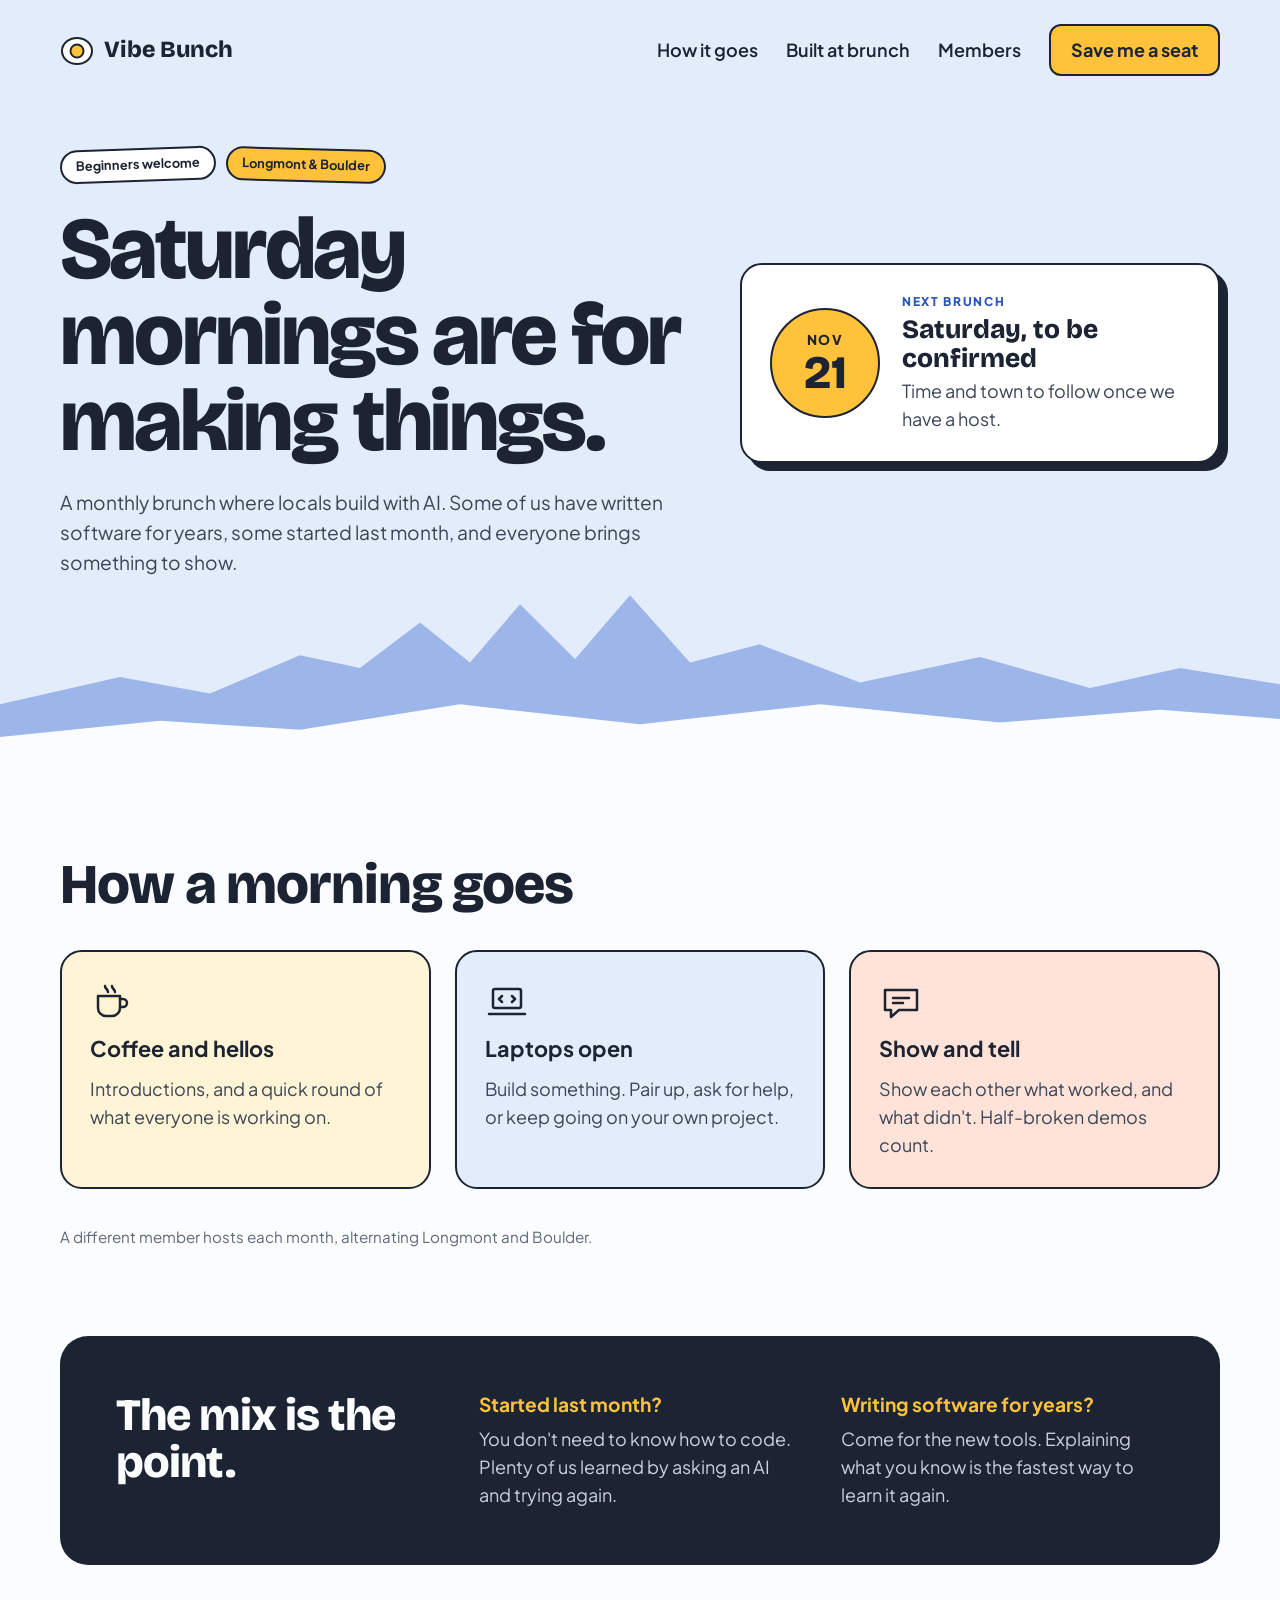
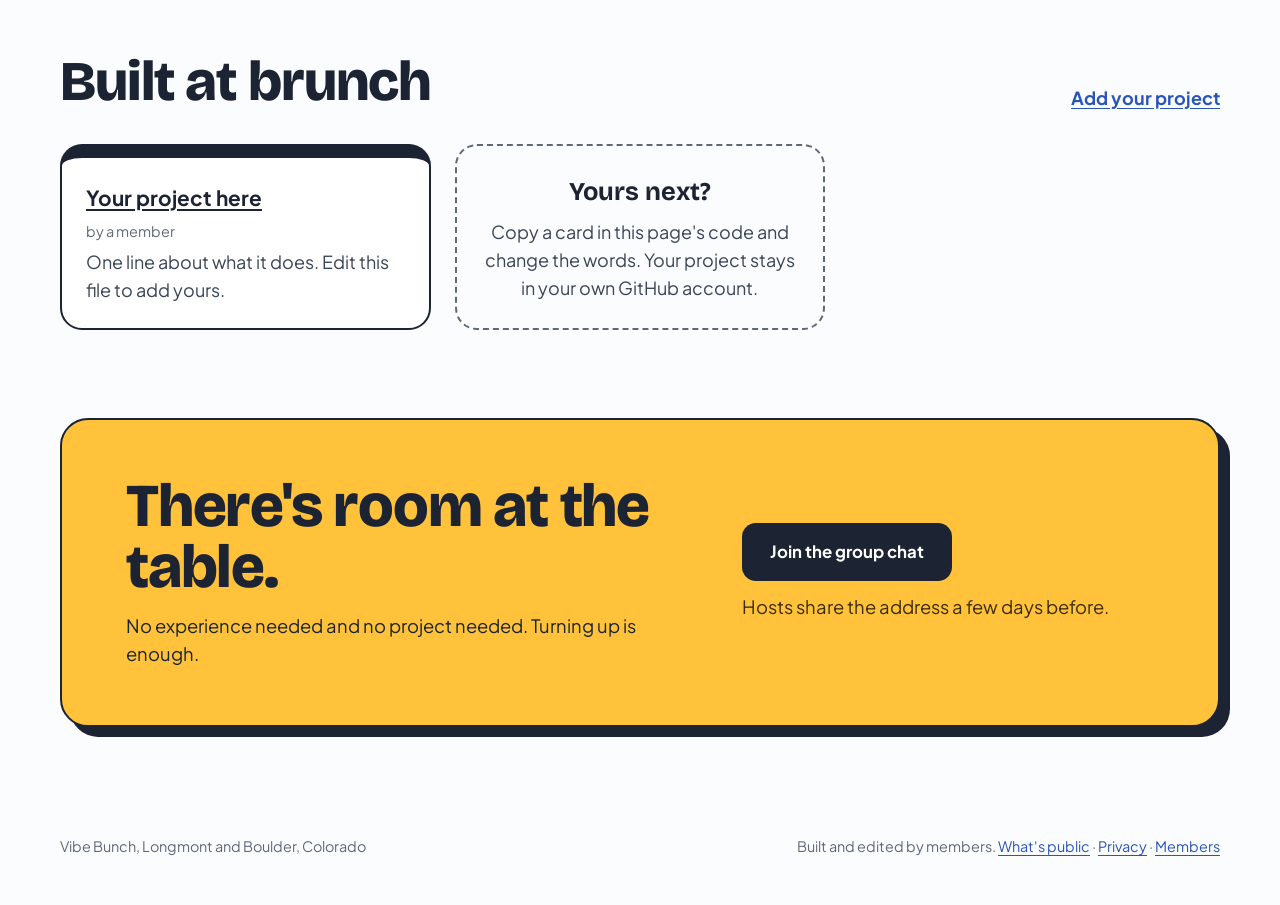
==== commit ab8dd501: "Show the next brunch as Saturday 21 November, to be confirmed Takes the Event structured data out un" ====
--- a/index.html
+++ b/index.html
@@ -66,14 +66,14 @@
          never a street address. Exact directions go to members in the group chat.
          Also update the matching block at the bottom of this file for search engines. -->
     <div class="next">
-      <time class="badge" datetime="2026-10-24">
-        <span class="badge-month">Oct</span>
-        <span class="badge-day">24</span>
+      <time class="badge" datetime="2026-11-21">
+        <span class="badge-month">Nov</span>
+        <span class="badge-day">21</span>
       </time>
       <div class="next-text">
         <span class="kicker">Next brunch</span>
-        <span class="next-when">Saturday, 10am to 1pm</span>
-        <span>Longmont. The address goes to the group chat.</span>
+        <span class="next-when">Saturday, to be confirmed</span>
+        <span>Time and town to follow once we have a host.</span>
       </div>
     </div>
   </header>
@@ -186,53 +186,12 @@
 }
 </script>
 
-<!-- Search engines read this to show the meeting in event results. Google handles one
-     event per block, so add a separate block for each date. Town only, never a street
-     address. "validFrom" is the day the meeting was announced. "performer" stays as the
-     group itself, never a person's name. -->
-<script type="application/ld+json">
-{
-  "@context": "https://schema.org",
-  "@type": "Event",
-  "name": "Vibe Bunch vibe coding brunch",
-  "description": "A monthly Saturday brunch in Longmont and Boulder, Colorado, where locals build things with AI. Beginners and experienced developers both welcome.",
-  "image": "https://vibebunch.com/og-image.png",
-  "startDate": "2026-10-24T10:00:00-06:00",
-  "endDate": "2026-10-24T13:00:00-06:00",
-  "isAccessibleForFree": true,
-  "offers": {
-    "@type": "Offer",
-    "price": "0",
-    "priceCurrency": "USD",
-    "availability": "https://schema.org/InStock",
-    "url": "https://vibebunch.com/",
-    "validFrom": "2026-09-21T00:00:00-06:00"
-  },
-  "eventAttendanceMode": "https://schema.org/OfflineEventAttendanceMode",
-  "eventStatus": "https://schema.org/EventScheduled",
-  "location": {
-    "@type": "Place",
-    "name": "Longmont, Colorado",
-    "address": {
-      "@type": "PostalAddress",
-      "addressLocality": "Longmont",
-      "addressRegion": "CO",
-      "addressCountry": "US"
-    }
-  },
-  "organizer": {
-    "@type": "Organization",
-    "@id": "https://vibebunch.com/#org",
-    "name": "Vibe Bunch",
-    "url": "https://vibebunch.com/"
-  },
-  "performer": {
-    "@type": "Organization",
-    "@id": "https://vibebunch.com/#org",
-    "name": "Vibe Bunch"
-  }
-}
-</script>
+<!-- Search engines read this to show the meeting in event results. Leave it out while
+     the next date is provisional, so search results don't list a meeting that may move.
+     Once a host confirms, add one block per date: copy the last one from this file's git
+     history and change the dates, the town and "validFrom" (the day it was announced).
+     Town only, never a street address. "performer" stays as the group itself, never a
+     person's name. -->
 
 <!-- Counts this visit for the members' visitor chart. No cookies, and nothing about you is
      kept. privacy.html says exactly what is counted. Copy this block into any new page. -->
